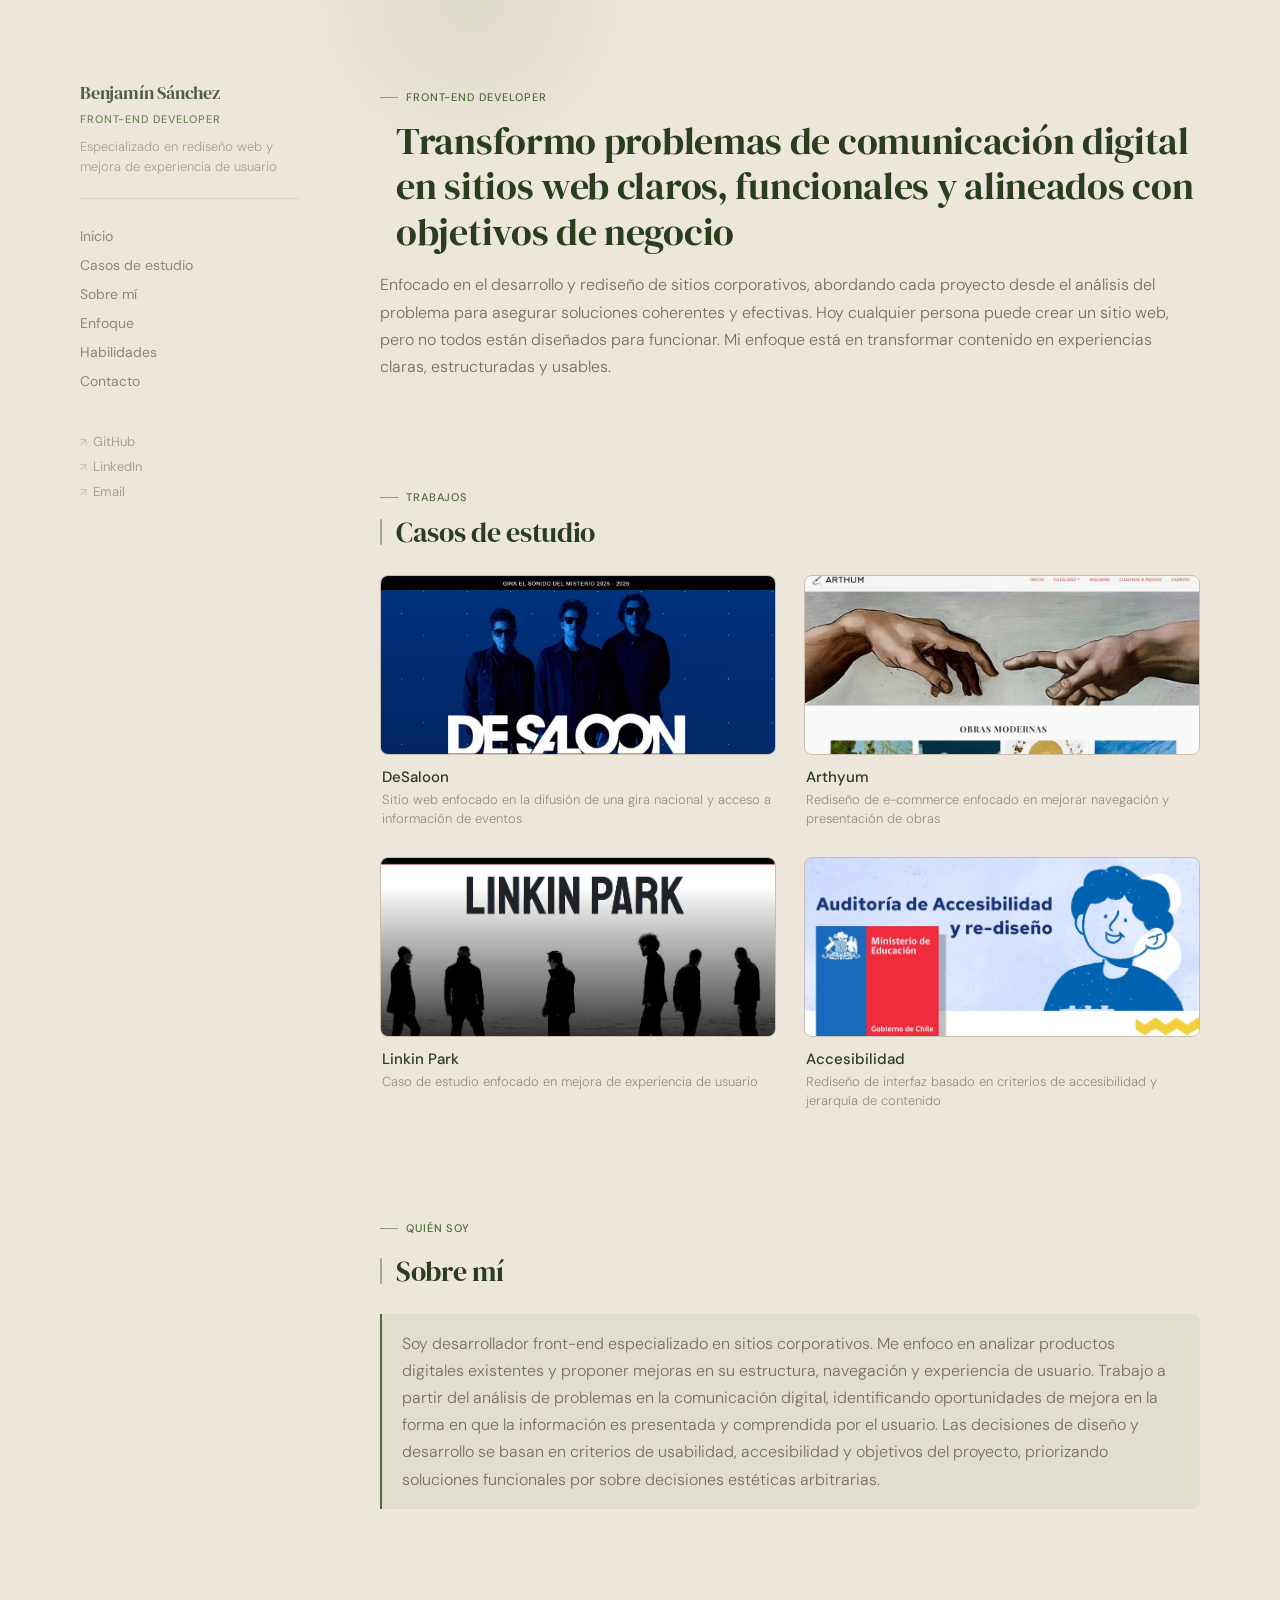
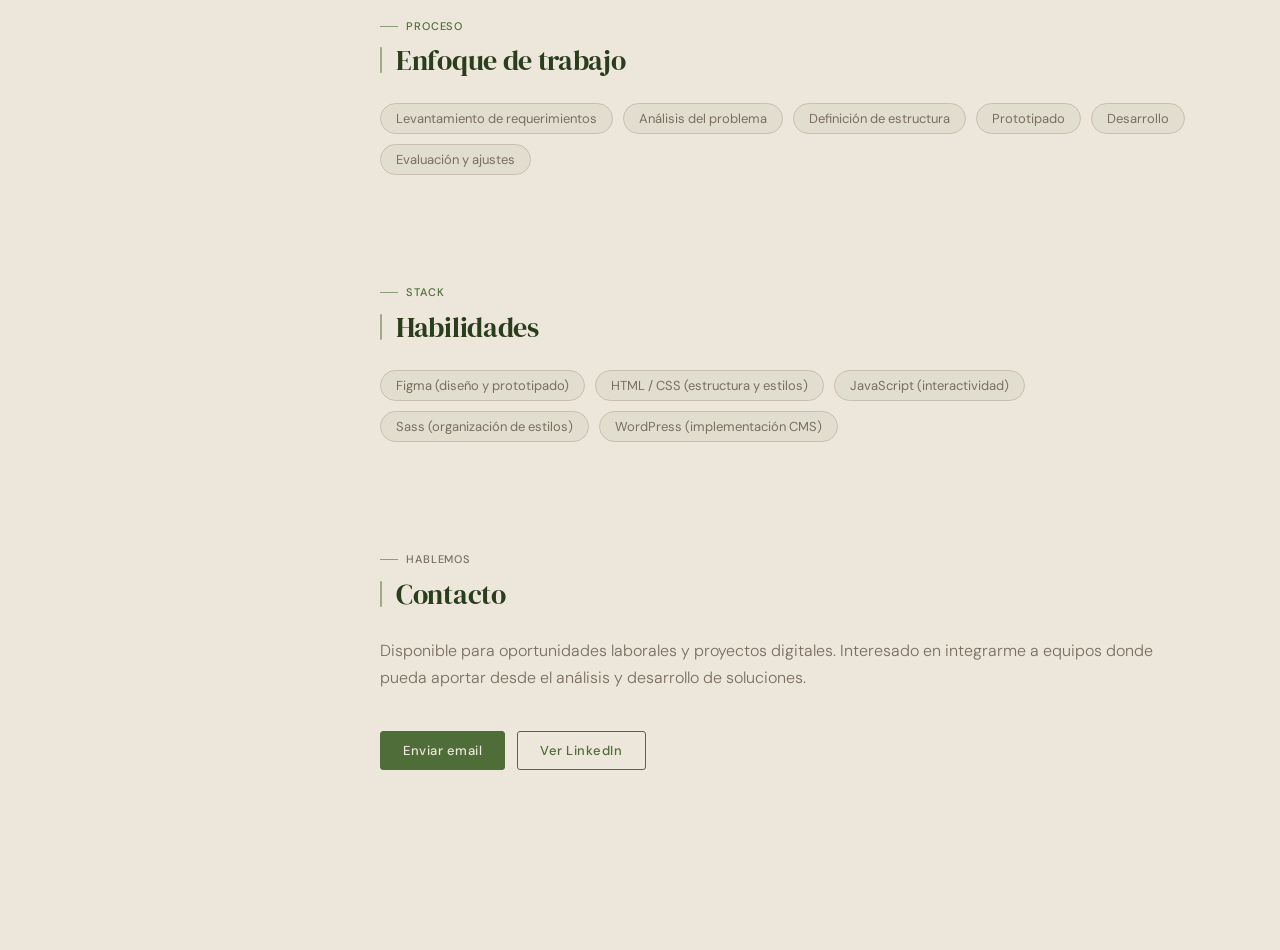
==== index.html @ 66646aea "acces" ====
<!DOCTYPE html>
<html lang="es">

<head>
    <meta charset="UTF-8">
    <title>Portafolio — Benjamín Sánchez</title>
    <link rel="stylesheet" href="style.css">
</head>

<body>

    <div class="cursor-glow"></div>

    <div class="container">

        <!-- SIDEBAR -->
        <aside class="sidebar">
            <div class="sidebar-content">
                <div class="sidebar-top">
                    <h1>Benjamín Sánchez</h1>
                    <p class="role">Front-end Developer</p>
                    <p class="desc">Especializado en rediseño web y mejora de experiencia de usuario</p>
                </div>

                <nav>
                    <a href="#inicio">Inicio</a>
                    <a href="#proyectos">Casos de estudio</a>
                    <a href="#sobre">Sobre mí</a>
                    <a href="#metodologia">Enfoque</a>
                    <a href="#habilidades">Habilidades</a>
                    <a href="#contacto">Contacto</a>
                </nav>

                <div class="links">
                    <a href="#" class="link-item">
                        <span class="link-icon">↗</span> GitHub
                    </a>
                    <a href="#" class="link-item">
                        <span class="link-icon">↗</span> LinkedIn
                    </a>
                    <a href="mailto:tu@email.com" class="link-item">
                        <span class="link-icon">↗</span> Email
                    </a>
                </div>
            </div>
        </aside>

        <!-- CONTENIDO -->
        <main class="content">

            <!-- HERO -->
            <section id="inicio" class="section hero">
                <p class="small">Front-end Developer</p>
                <h2>Transformo problemas de comunicación digital en sitios web claros, funcionales y alineados con
                    objetivos de negocio</h2>
                <p>
                    Enfocado en el desarrollo y rediseño de sitios corporativos, abordando cada proyecto desde el
                    análisis del problema para asegurar soluciones coherentes y efectivas.
                    Hoy cualquier persona puede crear un sitio web, pero no todos están diseñados para funcionar. Mi
                    enfoque está en transformar contenido en experiencias claras, estructuradas y usables.
                </p>

                <!-- <a href="#proyectos" class="btn">Ver casos de estudio</a> -->
            </section>

            <!-- PROYECTOS -->
            <section id="proyectos" class="section">
                <p class="small">Trabajos</p>
                <h2>Casos de estudio</h2>

                <div class="projects-grid">

                    <a href="Desaloon.html" class="card">
                        <img class="card-img" src="assets/imgs/hero5.JPG" alt="DeSaloon - Sitio web para gira nacional">
                        <div class="card-body">
                            <h3 class="card-title">DeSaloon</h3>
                            <p class="card-desc">Sitio web enfocado en la difusión de una gira nacional y acceso a
                                información de eventos</p>
                        </div>
                    </a>

                    <a href="arthyum.html" class="card">
                        <img class="card-img" src="assets/imgs/portafolioart.JPG" alt="Arthyum - Rediseño e-commerce arte">
                        <div class="card-body">
                            <h3 class="card-title">Arthyum</h3>
                            <p class="card-desc">Rediseño de e-commerce enfocado en mejorar navegación y presentación de
                                obras</p>
                        </div>
                    </a>

                    <a href="Linkinpark.html" class="card">
                        <img class="card-img" src="assets/imgs/portafolp.JPG" alt="Proyecto adicional">
                        <div class="card-body">
                            <h3 class="card-title">Linkin Park</h3>
                            <p class="card-desc">Caso de estudio enfocado en mejora de experiencia de usuario</p>
                        </div>
                    </a>

                    <a href="AcceMine.html" class="card">
                        <img class="card-img" src="assets/imgs/portafolioacces.JPG" alt="Rediseño de accesibilidad">
                        <div class="card-body">
                            <h3 class="card-title">Accesibilidad</h3>
                            <p class="card-desc">Rediseño de interfaz basado en criterios de accesibilidad y jerarquía
                                de contenido</p>
                        </div>
                    </a>



                </div>
            </section>

            <!-- SOBRE MI -->
            <section class="section">
                <p class="small">Quién soy</p>
                <section id="sobre" class="section">
                    <h2>Sobre mí</h2>
                    <p>
                        Soy desarrollador front-end especializado en sitios corporativos.
                        Me enfoco en analizar productos digitales existentes y proponer mejoras en su estructura,
                        navegación
                        y experiencia de usuario. Trabajo a partir del análisis de problemas en la comunicación digital,
                        identificando oportunidades
                        de mejora en la forma en que la información es presentada y comprendida por el usuario. Las
                        decisiones de diseño y desarrollo se basan en criterios de usabilidad, accesibilidad y objetivos
                        del proyecto, priorizando soluciones funcionales por sobre decisiones estéticas arbitrarias.
                    </p>
                </section>

            </section>

            <!-- METODOLOGÍA -->
            <section id="metodologia" class="section">
                <p class="small">Proceso</p>
                <h2>Enfoque de trabajo</h2>
                <!-- <p>
                    Mi proceso se basa en comprender el problema antes de proponer soluciones, abordando cada proyecto
                    desde el análisis, la estructura y la implementación técnica.
                </p> -->
                <ul class="skills-list">
                    <li class="skill-tag">Levantamiento de requerimientos</li>
                    <li class="skill-tag">Análisis del problema</li>
                    <li class="skill-tag">Definición de estructura</li>
                    <li class="skill-tag">Prototipado</li>
                    <li class="skill-tag">Desarrollo</li>
                    <li class="skill-tag">Evaluación y ajustes</li>
                </ul>
            </section>

            <!-- HABILIDADES -->
            <section id="habilidades" class="section">
                <p class="small">Stack</p>
                <h2>Habilidades</h2>
                <ul class="skills-list">
                    <li class="skill-tag">Figma (diseño y prototipado)</li>
                    <li class="skill-tag">HTML / CSS (estructura y estilos)</li>
                    <li class="skill-tag">JavaScript (interactividad)</li>
                    <li class="skill-tag">Sass (organización de estilos)</li>
                    <li class="skill-tag">WordPress (implementación CMS)</li>
                </ul>
            </section>

            <!-- CONTACTO -->
            <section id="contacto" class="section">
                <p class="small">Hablemos</p>
                <h2>Contacto</h2>
                <p>
                    Disponible para oportunidades laborales y proyectos digitales.
                    Interesado en integrarme a equipos donde pueda aportar desde el análisis y desarrollo de soluciones.
                </p>
                <div class="contact-links">
                    <a href="mailto:tu@email.com" class="btn">Enviar email</a>
                    <a href="#" class="btn btn-ghost">Ver LinkedIn</a>
                </div>
            </section>

        </main>
    </div>

    <script src="script.js"></script>
</body>

</html>
---- style.css ----
@import url('https://fonts.googleapis.com/css2?family=DM+Serif+Display:ital@0;1&family=DM+Sans:wght@300;400;500&display=swap');

html {
  scroll-behavior: smooth;
  scroll-padding-top: 80px;
}

/* ─── Variables ─── */
:root {
  --bg-base: #ede6db;
  --bg-surface: #e4ddd0;
  --bg-card: #d4cab8;
  --bg-card-hover: #ccc2af;

  --green: #4f6d38;
  --green-dark: #3a5128;
  --green-deep: #2a3d1c;
  --green-wash: rgba(79, 109, 56, 0.07);
  --green-tint: rgba(79, 109, 56, 0.13);

  --border: #c8bfb0;
  --border-light: #d8d0c4;

  --ink: #2a3d1c;
  --ink-mid: #7a6e5f;
  --ink-faint: #9a8e7e;

  --radius-sm: 3px;
  --radius-md: 8px;
  --radius-lg: 12px;
}

/* ─── Reset ─── */
* {
  margin: 0;
  padding: 0;
  box-sizing: border-box;
}

/* ─── Tipografía ─── */
h1 {
  font-family: 'DM Serif Display', serif;
  font-size: 36px;
  font-weight: 400;
  letter-spacing: -0.5px;
  color: var(--ink);
}

h2 {
  font-family: 'DM Serif Display', serif;
  font-size: 28px;
  font-weight: 400;
  letter-spacing: -0.3px;
  color: var(--ink);
  margin-bottom: 24px;
}

p {
  font-size: 16px;
  line-height: 1.7;
  color: var(--ink-mid);
  font-weight: 300;
}

/* ─── Body ─── */
body {
  font-family: 'DM Sans', sans-serif;
  background-color: var(--bg-base);
  color: var(--ink);
  display: flex;
  justify-content: center;
  min-height: 100vh;
}

/* ─── Layout ─── */
.container {
  display: flex;
  gap: 80px;
  max-width: 1200px;
  width: 100%;
  padding: 80px 40px;
}

/* ─── Sidebar ─── */
.sidebar {
  width: 220px;
  flex-shrink: 0;
  position: sticky;
  top: 80px;
  height: fit-content;
  opacity: 0.8;
  transition: opacity 0.3s ease;
}

.sidebar:hover {
  opacity: 1;
}

.sidebar-content {
  display: flex;
  flex-direction: column;
}

.sidebar-top {
  margin-bottom: 28px;
  padding-bottom: 20px;
  border-bottom: 0.5px solid var(--border-light);
}

.sidebar h1 {
  font-size: 18px;
  letter-spacing: -0.2px;
  margin-bottom: 5px;
  color: var(--ink);
}

.role {
  font-size: 11px;
  font-weight: 500;
  letter-spacing: 0.08em;
  text-transform: uppercase;
  color: var(--green);
  margin-bottom: 8px;
}

.desc {
  font-size: 13px;
  color: var(--ink-faint);
  line-height: 1.6;
}

nav {
  margin-bottom: 32px;
}

nav a {
  display: block;
  margin-bottom: 11px;
  color: var(--ink-mid);
  text-decoration: none;
  font-size: 14px;
  font-weight: 400;
  transition: color 0.2s ease, padding-left 0.2s ease;
}

nav a:hover,
nav a.active {
  color: var(--green);
  padding-left: 6px;
}

.links {
  display: flex;
  flex-direction: column;
  gap: 8px;
}

.link-item {
  display: flex;
  align-items: center;
  gap: 6px;
  font-size: 13px;
  color: var(--ink-faint);
  text-decoration: none;
  transition: color 0.2s ease;
}

.link-item:hover {
  color: var(--green);
}

.link-icon {
  font-size: 11px;
  opacity: 0.6;
}

/* ─── Content ─── */
.content {
  flex: 1;
  min-width: 0;
}

/* ─── Sections ─── */
.section {
  margin-bottom: 100px;
  padding-top: 8px;
}

/* Detalle: línea verde a la izquierda de cada h2 */
.section>h2 {
  position: relative;
  padding-left: 16px;
}

.section>h2::before {
  content: '';
  position: absolute;
  left: 0;
  top: 6px;
  bottom: 6px;
  width: 2px;
  background: var(--green);
  border-radius: 2px;
  opacity: 0.5;
}

/* ─── Small label ─── */
.small {
  font-size: 11px;
  font-weight: 500;
  letter-spacing: 0.08em;
  text-transform: uppercase;
  color: var(--green);
  margin-bottom: 6px;
  display: flex;
  align-items: center;
  gap: 8px;
}

/* Detalle: línea decorativa antes del label */
.small::before {
  content: '';
  display: inline-block;
  width: 18px;
  height: 1px;
  background: var(--green);
  opacity: 0.6;
}

/* ─── Hero ─── */
.hero h2 {
  font-size: 38px;
  line-height: 1.2;
  margin: 12px 0 16px;
}

/* Quitar el borde izquierdo en el hero porque el h2 es grande */
.hero h2::before {
  display: none;
}

/* ─── Botones ─── */
.btn {
  display: inline-block;
  margin-top: 20px;
  padding: 10px 22px;
  background: var(--green);
  color: var(--bg-base);
  border: 0.5px solid var(--green);
  text-decoration: none;
  border-radius: var(--radius-sm);
  font-size: 13px;
  font-weight: 500;
  letter-spacing: 0.04em;
  transition: background 0.2s ease, color 0.2s ease;
}

.btn:hover {
  background: var(--green-dark);
  border-color: var(--green-dark);
}

.btn-ghost {
  background: transparent;
  color: var(--green);
  border-color: var(--green);
}

.btn-ghost:hover {
  background: var(--green-wash);
}

.contact-links {
  display: flex;
  gap: 12px;
  flex-wrap: wrap;
  margin-top: 20px;
}

/* ─── Projects ─── */
.projects-grid {
  display: grid;
  grid-template-columns: repeat(2, 1fr);
  gap: 28px;
}

.card {
  background: transparent;
  cursor: pointer;
  transition: transform 0.25s ease;
}

.card:hover {
  transform: translateY(-4px);
}

/* Detalle: borde inferior verde al hacer hover */
.card:hover .card-img {
  border-color: var(--green);
}

.card-img {
  width: 100%;
  height: 180px;
  object-fit: cover;
  border-radius: var(--radius-md);
  margin-bottom: 12px;
  border: 0.5px solid var(--border);
  display: block;
  background: var(--bg-card);
  transition: border-color 0.2s ease;
}

.card-body {
  padding: 0 2px;
}

.card-title {
  font-family: 'DM Sans', sans-serif;
  font-size: 15px;
  font-weight: 500;
  color: var(--ink);
  margin-bottom: 3px;
}

.card-desc {
  font-size: 13px;
  color: var(--ink-faint);
  line-height: 1.5;
}

/* ─── Skills ─── */
.skills-list {
  list-style: none;
  display: flex;
  flex-wrap: wrap;
  gap: 10px;
}

.skill-tag {
  padding: 6px 15px;
  border: 0.5px solid var(--border);
  border-radius: 100px;
  font-size: 13px;
  color: var(--ink-mid);
  background: var(--green-wash);
  transition: color 0.2s ease, border-color 0.2s ease, background 0.2s ease;
}

.skill-tag:hover {
  color: var(--green-deep);
  border-color: var(--green);
  background: var(--green-tint);
}

/* ─── Sobre mí — detalle con fondo suave ─── */
#sobre p {
  background: var(--green-wash);
  border-left: 2px solid var(--green);
  border-radius: 0 var(--radius-md) var(--radius-md) 0;
  padding: 16px 20px;
  color: var(--ink-mid);
}

/* ─── Contacto ─── */
#contacto p {
  color: var(--ink-mid);
}

/* ─── Links globales ─── */
a {
  color: inherit;
  text-decoration: none;
}

/* ─── Cursor glow ─── */
.cursor-glow {
  position: fixed;
  width: 340px;
  height: 340px;
  background: radial-gradient(circle, rgba(79, 109, 56, 0.09) 0%, transparent 70%);
  pointer-events: none;
  transform: translate(-50%, -50%);
  z-index: 0;
}

/* ─── Responsive 1130px ─── */
@media (max-width: 1130px) {
  body {
    display: block;
  }

  .container {
    flex-direction: column;
    gap: 0;
    padding: 40px 32px 80px;
    max-width: 100%;
  }

  .sidebar {
    width: 100%;
    position: static;
    opacity: 1;
    border-bottom: 0.5px solid var(--border);
    padding-bottom: 24px;
    margin-bottom: 52px;
  }

  .sidebar-top {
    border-bottom: none;
    padding-bottom: 0;
    margin-bottom: 0;
    min-width: 160px;
  }

  .sidebar-content {
    flex-direction: row;
    align-items: flex-start;
    flex-wrap: wrap;
    gap: 28px;
  }

  nav {
    margin-bottom: 0;
    display: flex;
    flex-wrap: wrap;
    gap: 4px 18px;
    align-items: flex-start;
    padding-top: 2px;
  }

  nav a {
    margin-bottom: 0;
  }

  nav a:hover,
  nav a.active {
    padding-left: 0;
  }

  .links {
    flex-direction: row;
    gap: 16px;
    margin-left: auto;
    align-self: center;
  }
}

/* ─── Responsive 600px ─── */
@media (max-width: 600px) {
  .container {
    padding: 28px 20px 60px;
  }

  .sidebar-content {
    flex-direction: column;
    gap: 18px;
  }

  .links {
    margin-left: 0;
  }

  .hero h2 {
    font-size: 28px;
  }

  .projects-grid {
    grid-template-columns: 1fr;
  }

  .contact-links {
    flex-direction: column;
  }

  .btn {
    text-align: center;
  }
}

/* Pagina detalle */
/* ─── Case Study Layout ─── */

/* Sección normal (mantiene tu estilo actual) */
.section-narrow {
  max-width: 720px;
}

/* Sección ancha */
.section-wide {
  width: 100%;
  margin: 80px 0;
}

/* Grid visual */
.case-grid {
  display: grid;
  grid-template-columns: 1fr 1fr;
  gap: 40px;
  align-items: center;
}

/* Imagen protagonista */
.case-img-large {
  width: 100%;
  border-radius: var(--radius-md);
  border: 0.5px solid var(--border);
}

/* Texto acompañante */
.case-text {
  max-width: 480px;
}

/* Variante invertida */
.case-grid.reverse {
  grid-template-columns: 1fr 1fr;
}

.case-grid.reverse .case-text {
  order: 2;
}

.case-grid.reverse .case-img-large {
  order: 1;
}
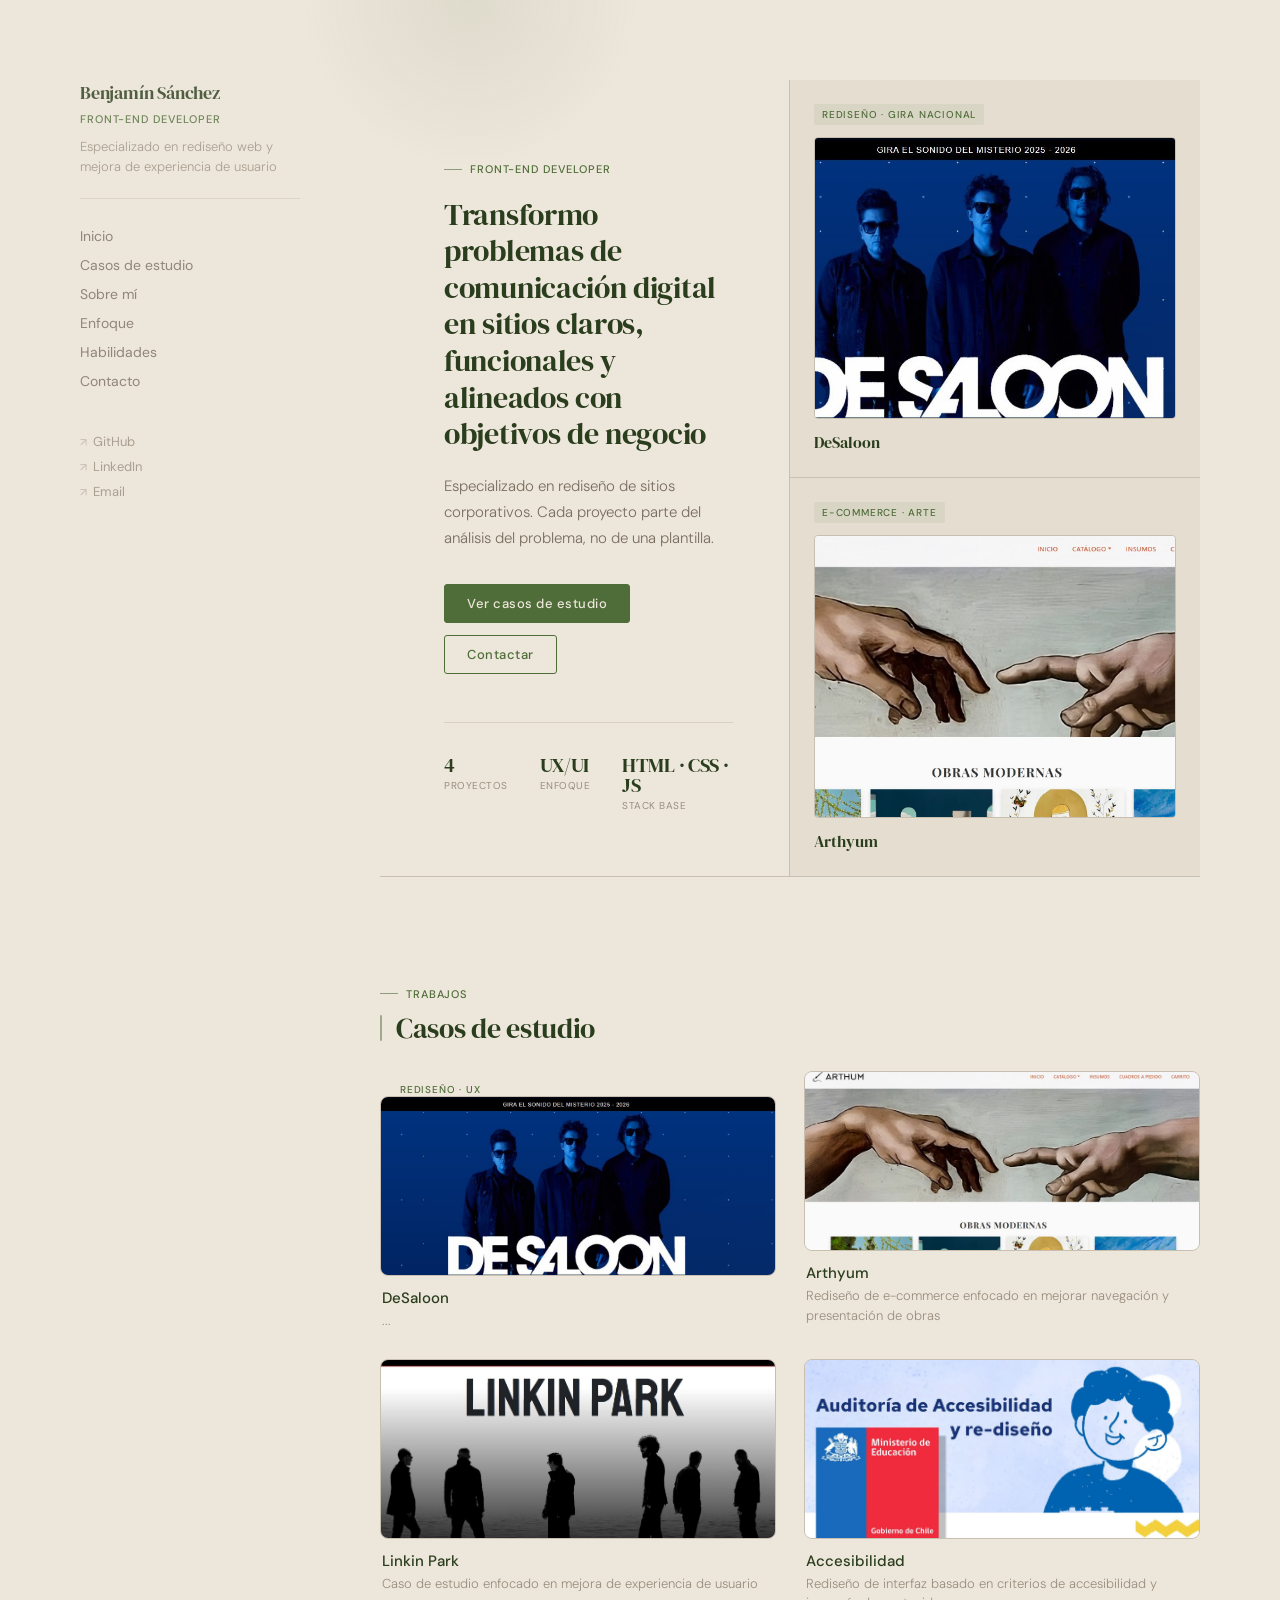
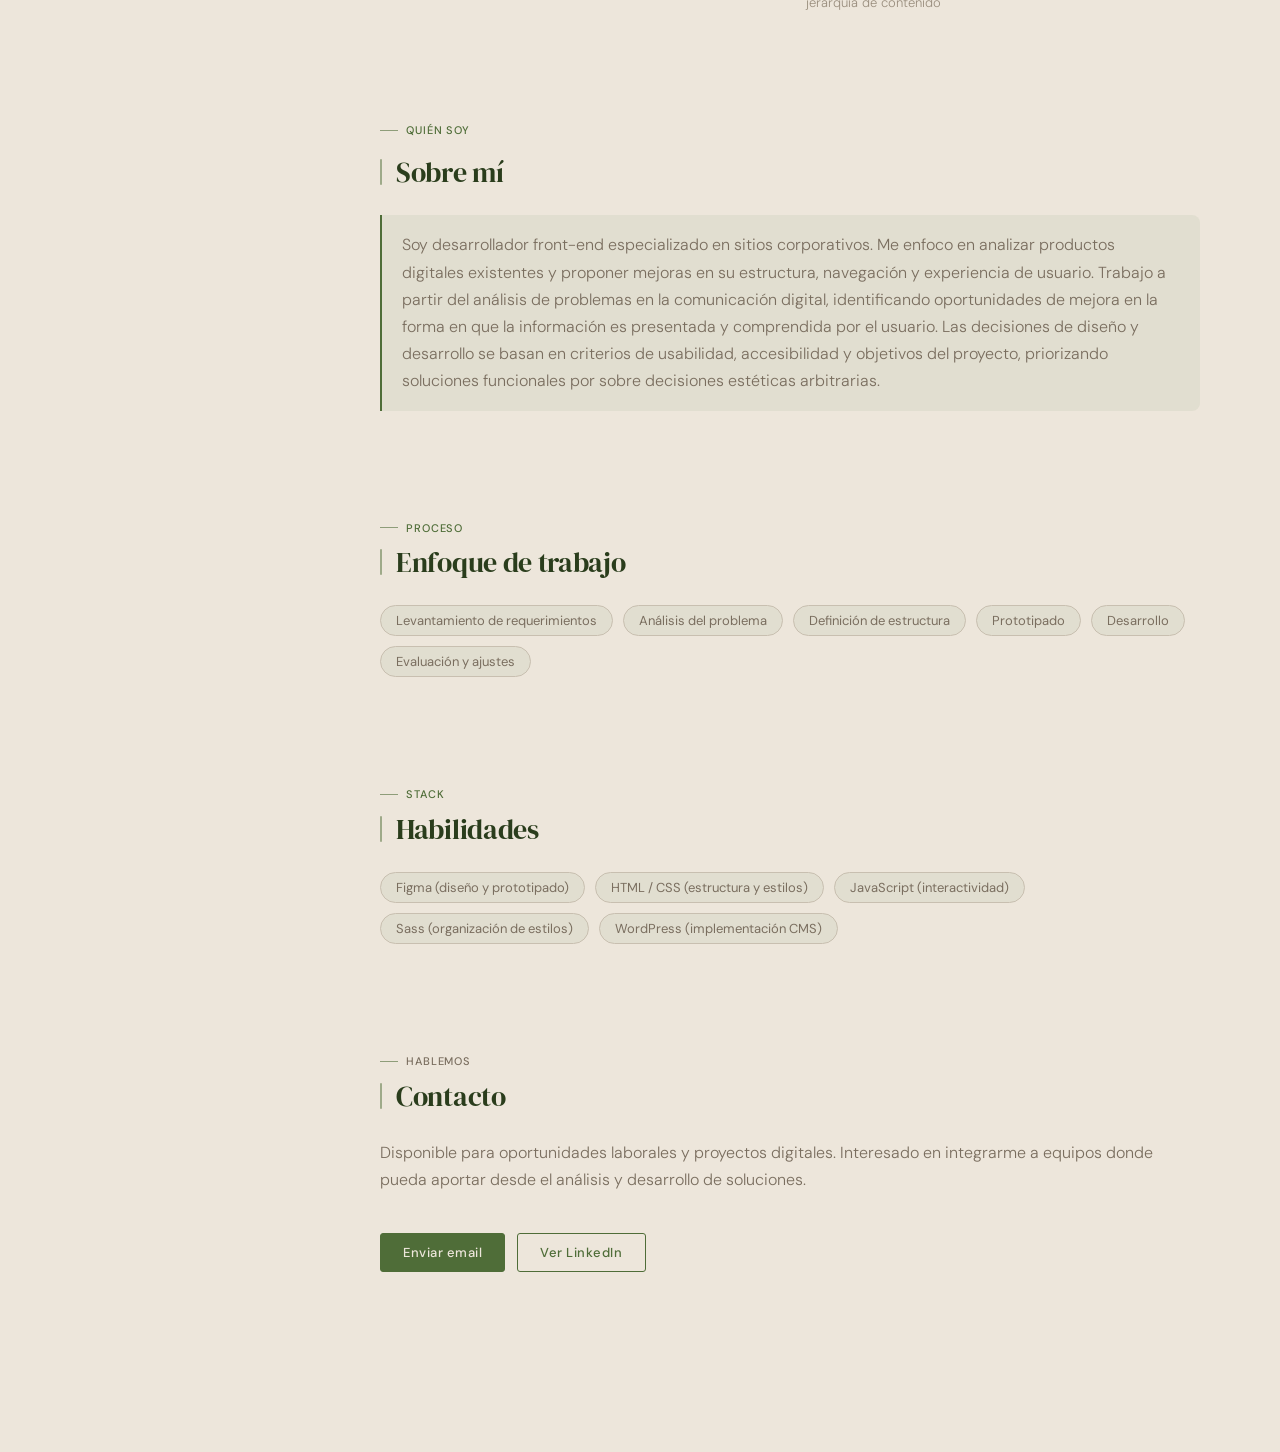
==== commit f7a997a3: "rediseño" ====
--- a/index.html
+++ b/index.html
@@ -49,18 +49,60 @@
         <main class="content">
 
             <!-- HERO -->
+            <!-- HERO -->
             <section id="inicio" class="section hero">
-                <p class="small">Front-end Developer</p>
-                <h2>Transformo problemas de comunicación digital en sitios web claros, funcionales y alineados con
-                    objetivos de negocio</h2>
-                <p>
-                    Enfocado en el desarrollo y rediseño de sitios corporativos, abordando cada proyecto desde el
-                    análisis del problema para asegurar soluciones coherentes y efectivas.
-                    Hoy cualquier persona puede crear un sitio web, pero no todos están diseñados para funcionar. Mi
-                    enfoque está en transformar contenido en experiencias claras, estructuradas y usables.
-                </p>
-
-                <!-- <a href="#proyectos" class="btn">Ver casos de estudio</a> -->
+
+                <div class="hero-grid">
+
+                    <!-- columna izquierda: texto -->
+                    <div class="hero-copy">
+                        <p class="small">Front-end Developer</p>
+                        <h2>Transformo problemas de comunicación digital en sitios claros, funcionales y alineados con
+                            objetivos de negocio</h2>
+                        <p class="hero-desc">
+                            Especializado en rediseño de sitios corporativos. Cada proyecto parte del análisis del
+                            problema, no de una plantilla.
+                        </p>
+                        <div class="hero-cta">
+                            <a href="#proyectos" class="btn">Ver casos de estudio</a>
+                            <a href="#contacto" class="btn btn-ghost">Contactar</a>
+                        </div>
+                        <div class="hero-stats">
+                            <div class="hero-stat">
+                                <span class="stat-n">4</span>
+                                <span class="stat-l">Proyectos</span>
+                            </div>
+                            <div class="hero-stat">
+                                <span class="stat-n">UX/UI</span>
+                                <span class="stat-l">Enfoque</span>
+                            </div>
+                            <div class="hero-stat">
+                                <span class="stat-n">HTML · CSS · JS</span>
+                                <span class="stat-l">Stack base</span>
+                            </div>
+                        </div>
+                    </div>
+
+                    <!-- columna derecha: mockups -->
+                    <div class="hero-visual">
+                        <a href="Desaloon.html" class="hero-card">
+                            <span class="hero-card-tag">Rediseño · Gira nacional</span>
+                            <div class="hero-mockup">
+                                <img src="assets/imgs/hero5.JPG" alt="DeSaloon preview">
+                            </div>
+                            <span class="hero-card-name">DeSaloon</span>
+                        </a>
+                        <a href="arthyum.html" class="hero-card">
+                            <span class="hero-card-tag">E-commerce · Arte</span>
+                            <div class="hero-mockup">
+                                <img src="assets/imgs/portafolioart.JPG" alt="Arthyum preview">
+                            </div>
+                            <span class="hero-card-name">Arthyum</span>
+                        </a>
+                    </div>
+
+                </div>
+
             </section>
 
             <!-- PROYECTOS -->
@@ -71,16 +113,21 @@
                 <div class="projects-grid">
 
                     <a href="Desaloon.html" class="card">
-                        <img class="card-img" src="assets/imgs/hero5.JPG" alt="DeSaloon - Sitio web para gira nacional">
+
+                        <span class="project-type">Rediseño · UX</span>
+
+                        <img class="card-img" src="assets/imgs/hero5.JPG" alt="...">
+
                         <div class="card-body">
                             <h3 class="card-title">DeSaloon</h3>
-                            <p class="card-desc">Sitio web enfocado en la difusión de una gira nacional y acceso a
-                                información de eventos</p>
-                        </div>
+                            <p class="card-desc">...</p>
+                        </div>
+
                     </a>
 
                     <a href="arthyum.html" class="card">
-                        <img class="card-img" src="assets/imgs/portafolioart.JPG" alt="Arthyum - Rediseño e-commerce arte">
+                        <img class="card-img" src="assets/imgs/portafolioart.JPG"
+                            alt="Arthyum - Rediseño e-commerce arte">
                         <div class="card-body">
                             <h3 class="card-title">Arthyum</h3>
                             <p class="card-desc">Rediseño de e-commerce enfocado en mejorar navegación y presentación de
--- a/style.css
+++ b/style.css
@@ -227,16 +227,225 @@
   opacity: 0.6;
 }
 
-/* ─── Hero ─── */
-.hero h2 {
-  font-size: 38px;
-  line-height: 1.2;
-  margin: 12px 0 16px;
-}
-
-/* Quitar el borde izquierdo en el hero porque el h2 es grande */
-.hero h2::before {
-  display: none;
+/* =============================================
+   HERO REDESIGN
+   ============================================= */
+
+.hero {
+  padding: 0 !important;
+  border-bottom: 0.5px solid var(--border);
+}
+
+.hero-grid {
+  display: grid;
+  grid-template-columns: 1fr 1fr;
+  min-height: 88vh;
+}
+
+/* ─── Columna izquierda ─── */
+.hero-copy {
+  padding: 80px 56px 64px 64px;
+  display: flex;
+  flex-direction: column;
+  justify-content: center;
+  gap: 0;
+  border-right: 0.5px solid var(--border);
+}
+
+.hero-copy h2 {
+  font-size: 30px;
+  margin-bottom: 20px;
+  margin-top: 12px;
+  line-height: 1.22;
+}
+
+.hero-desc {
+  font-size: 15px;
+  color: var(--ink-mid);
+  line-height: 1.75;
+  margin-bottom: 32px;
+  max-width: 420px;
+}
+
+.hero-cta {
+  display: flex;
+  gap: 12px;
+  align-items: center;
+  flex-wrap: wrap;
+}
+
+.hero-cta .btn {
+  margin-top: 0;
+}
+
+/* ─── Stats ─── */
+.hero-stats {
+  display: flex;
+  gap: 32px;
+  margin-top: 48px;
+  padding-top: 32px;
+  border-top: 0.5px solid var(--border-light);
+}
+
+.hero-stat {
+  display: flex;
+  flex-direction: column;
+  gap: 4px;
+}
+
+.stat-n {
+  font-family: 'DM Serif Display', serif;
+  font-size: 20px;
+  color: var(--ink);
+  line-height: 1;
+  letter-spacing: -0.3px;
+}
+
+.stat-l {
+  font-size: 10px;
+  color: var(--ink-faint);
+  font-weight: 400;
+  letter-spacing: 0.05em;
+  text-transform: uppercase;
+}
+
+/* ─── Columna derecha: mockups ─── */
+.hero-visual {
+  display: grid;
+  grid-template-rows: 1fr 1fr;
+  background: var(--bg-surface);
+}
+
+.hero-card {
+  display: flex;
+  flex-direction: column;
+  justify-content: space-between;
+  padding: 24px;
+  border-bottom: 0.5px solid var(--border);
+  text-decoration: none;
+  transition: background 0.25s ease;
+  overflow: hidden;
+  position: relative;
+  gap: 12px;
+}
+
+.hero-card:last-child {
+  border-bottom: none;
+}
+
+.hero-card:hover {
+  background: var(--bg-card);
+}
+
+.hero-card:hover .hero-mockup img {
+  transform: scale(1.02);
+}
+
+.hero-card-tag {
+  font-size: 10px;
+  font-weight: 500;
+  letter-spacing: 0.08em;
+  text-transform: uppercase;
+  color: var(--green);
+  background: var(--green-wash);
+  padding: 4px 8px;
+  border-radius: 2px;
+  align-self: flex-start;
+}
+
+.hero-mockup {
+  flex: 1;
+  border-radius: 4px;
+  overflow: hidden;
+  border: 0.5px solid var(--border);
+  background: var(--bg-card);
+  min-height: 100px;
+}
+
+.hero-mockup img {
+  width: 100%;
+  height: 100%;
+  object-fit: cover;
+  display: block;
+  transition: transform 0.5s cubic-bezier(0.16, 1, 0.3, 1);
+}
+
+.hero-card-name {
+  font-family: 'DM Serif Display', serif;
+  font-size: 16px;
+  color: var(--ink);
+  display: flex;
+  align-items: center;
+  justify-content: space-between;
+}
+
+.hero-card-name::after {
+  content: '↗';
+  font-family: 'DM Sans', sans-serif;
+  font-size: 13px;
+  color: var(--green);
+  opacity: 0;
+  transition: opacity 0.2s ease, transform 0.2s ease;
+  transform: translate(-4px, 4px);
+}
+
+.hero-card:hover .hero-card-name::after {
+  opacity: 1;
+  transform: translate(0, 0);
+}
+
+/* ─── Responsive hero ─── */
+@media (max-width: 900px) {
+  .hero-grid {
+    grid-template-columns: 1fr;
+    min-height: auto;
+  }
+
+  .hero-copy {
+    padding: 72px 32px 48px;
+    border-right: none;
+    border-bottom: 0.5px solid var(--border);
+  }
+
+  .hero-copy h2 {
+    font-size: 26px;
+  }
+
+  .hero-visual {
+    grid-template-rows: auto;
+    grid-template-columns: 1fr 1fr;
+    min-height: 280px;
+  }
+
+  .hero-card {
+    border-bottom: none;
+    border-right: 0.5px solid var(--border);
+  }
+
+  .hero-card:last-child {
+    border-right: none;
+  }
+}
+
+@media (max-width: 600px) {
+  .hero-copy {
+    padding: 56px 24px 40px;
+  }
+
+  .hero-visual {
+    grid-template-columns: 1fr;
+    grid-template-rows: auto auto;
+  }
+
+  .hero-card {
+    border-right: none;
+    border-bottom: 0.5px solid var(--border);
+  }
+
+  .hero-stats {
+    gap: 20px;
+    flex-wrap: wrap;
+  }
 }
 
 /* ─── Botones ─── */
@@ -294,6 +503,17 @@
   transform: translateY(-4px);
 }
 
+.project-type {
+  display: block;
+  font-size: 10px;
+  font-weight: 500;
+  letter-spacing: 0.08em;
+  text-transform: uppercase;
+  color: var(--green);
+  padding: 12px 20px 0;
+}
+
+
 /* Detalle: borde inferior verde al hacer hover */
 .card:hover .card-img {
   border-color: var(--green);
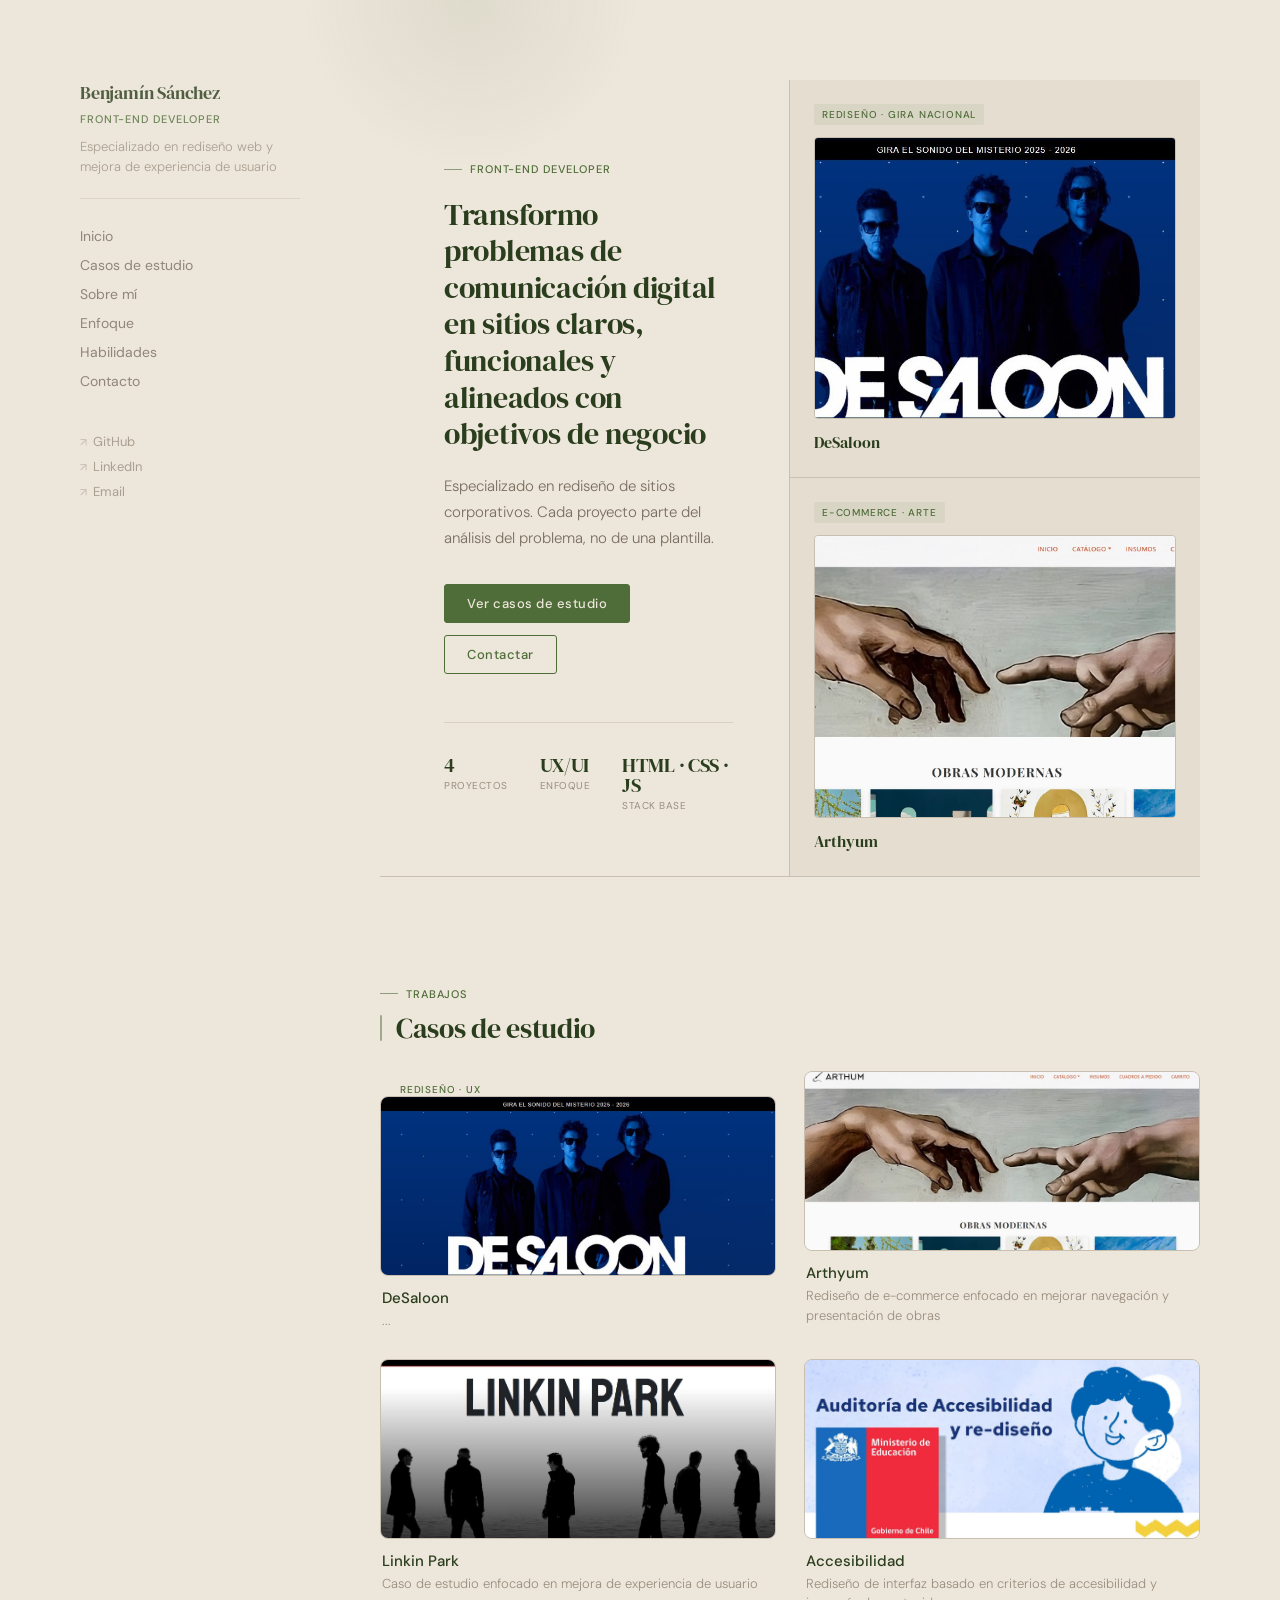
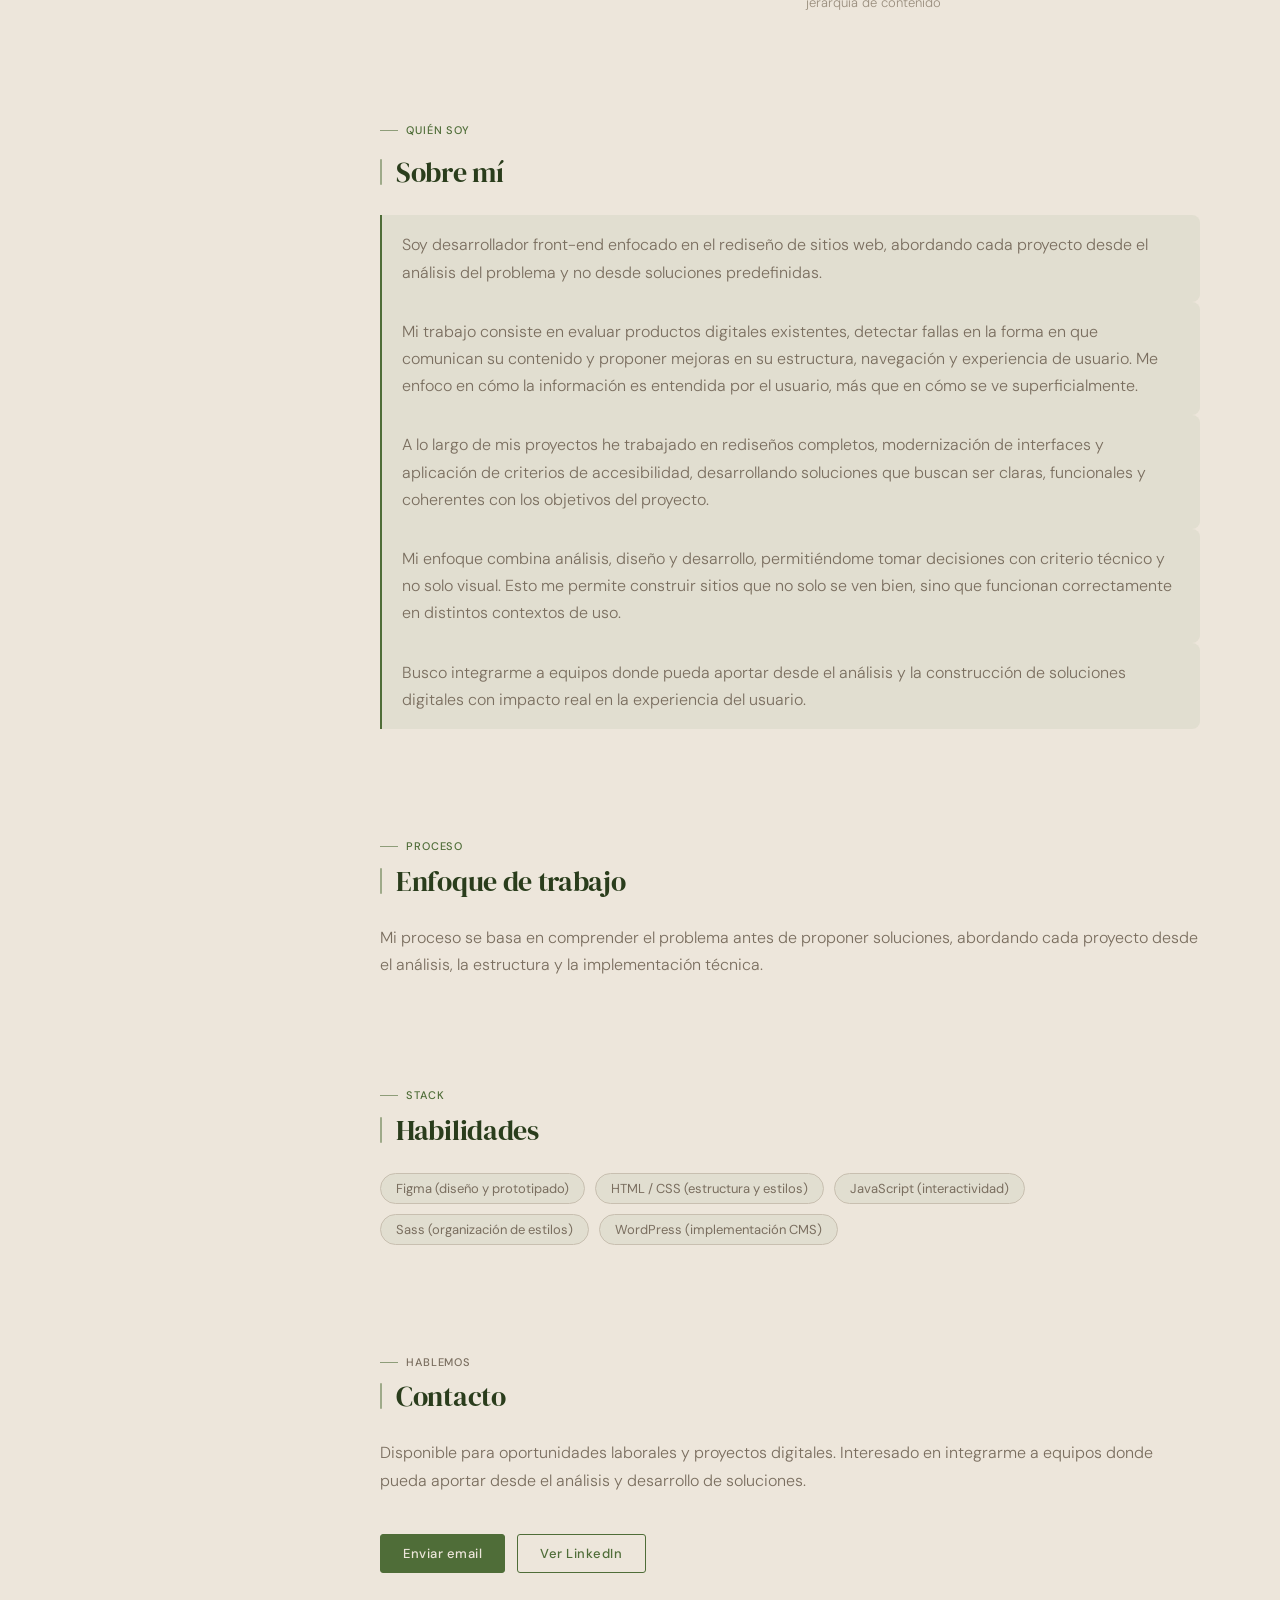
==== commit 0f95a7ab: "za" ====
--- a/index.html
+++ b/index.html
@@ -162,15 +162,34 @@
                 <p class="small">Quién soy</p>
                 <section id="sobre" class="section">
                     <h2>Sobre mí</h2>
+
+                    <p class="about-intro">
+                        Soy desarrollador front-end enfocado en el rediseño de sitios web, abordando cada proyecto desde
+                        el análisis del problema y no desde soluciones predefinidas.
+                    </p>
+
                     <p>
-                        Soy desarrollador front-end especializado en sitios corporativos.
-                        Me enfoco en analizar productos digitales existentes y proponer mejoras en su estructura,
-                        navegación
-                        y experiencia de usuario. Trabajo a partir del análisis de problemas en la comunicación digital,
-                        identificando oportunidades
-                        de mejora en la forma en que la información es presentada y comprendida por el usuario. Las
-                        decisiones de diseño y desarrollo se basan en criterios de usabilidad, accesibilidad y objetivos
-                        del proyecto, priorizando soluciones funcionales por sobre decisiones estéticas arbitrarias.
+                        Mi trabajo consiste en evaluar productos digitales existentes, detectar fallas en la forma en
+                        que comunican su contenido y proponer mejoras en su estructura, navegación y experiencia de
+                        usuario. Me enfoco en cómo la información es entendida por el usuario, más que en cómo se ve
+                        superficialmente.
+                    </p>
+
+                    <p>
+                        A lo largo de mis proyectos he trabajado en rediseños completos, modernización de interfaces y
+                        aplicación de criterios de accesibilidad, desarrollando soluciones que buscan ser claras,
+                        funcionales y coherentes con los objetivos del proyecto.
+                    </p>
+
+                    <p>
+                        Mi enfoque combina análisis, diseño y desarrollo, permitiéndome tomar decisiones con criterio
+                        técnico y no solo visual. Esto me permite construir sitios que no solo se ven bien, sino que
+                        funcionan correctamente en distintos contextos de uso.
+                    </p>
+
+                    <p class="about-closing">
+                        Busco integrarme a equipos donde pueda aportar desde el análisis y la construcción de soluciones
+                        digitales con impacto real en la experiencia del usuario.
                     </p>
                 </section>
 
@@ -180,18 +199,18 @@
             <section id="metodologia" class="section">
                 <p class="small">Proceso</p>
                 <h2>Enfoque de trabajo</h2>
-                <!-- <p>
+                <p>
                     Mi proceso se basa en comprender el problema antes de proponer soluciones, abordando cada proyecto
                     desde el análisis, la estructura y la implementación técnica.
-                </p> -->
-                <ul class="skills-list">
+                </p>
+                <!-- <ul class="skills-list">
                     <li class="skill-tag">Levantamiento de requerimientos</li>
                     <li class="skill-tag">Análisis del problema</li>
                     <li class="skill-tag">Definición de estructura</li>
                     <li class="skill-tag">Prototipado</li>
                     <li class="skill-tag">Desarrollo</li>
                     <li class="skill-tag">Evaluación y ajustes</li>
-                </ul>
+                </ul> -->
             </section>
 
             <!-- HABILIDADES -->
--- a/style.css
+++ b/style.css
@@ -573,6 +573,9 @@
   background: var(--green-tint);
 }
 
+
+
+
 /* ─── Sobre mí — detalle con fondo suave ─── */
 #sobre p {
   background: var(--green-wash);
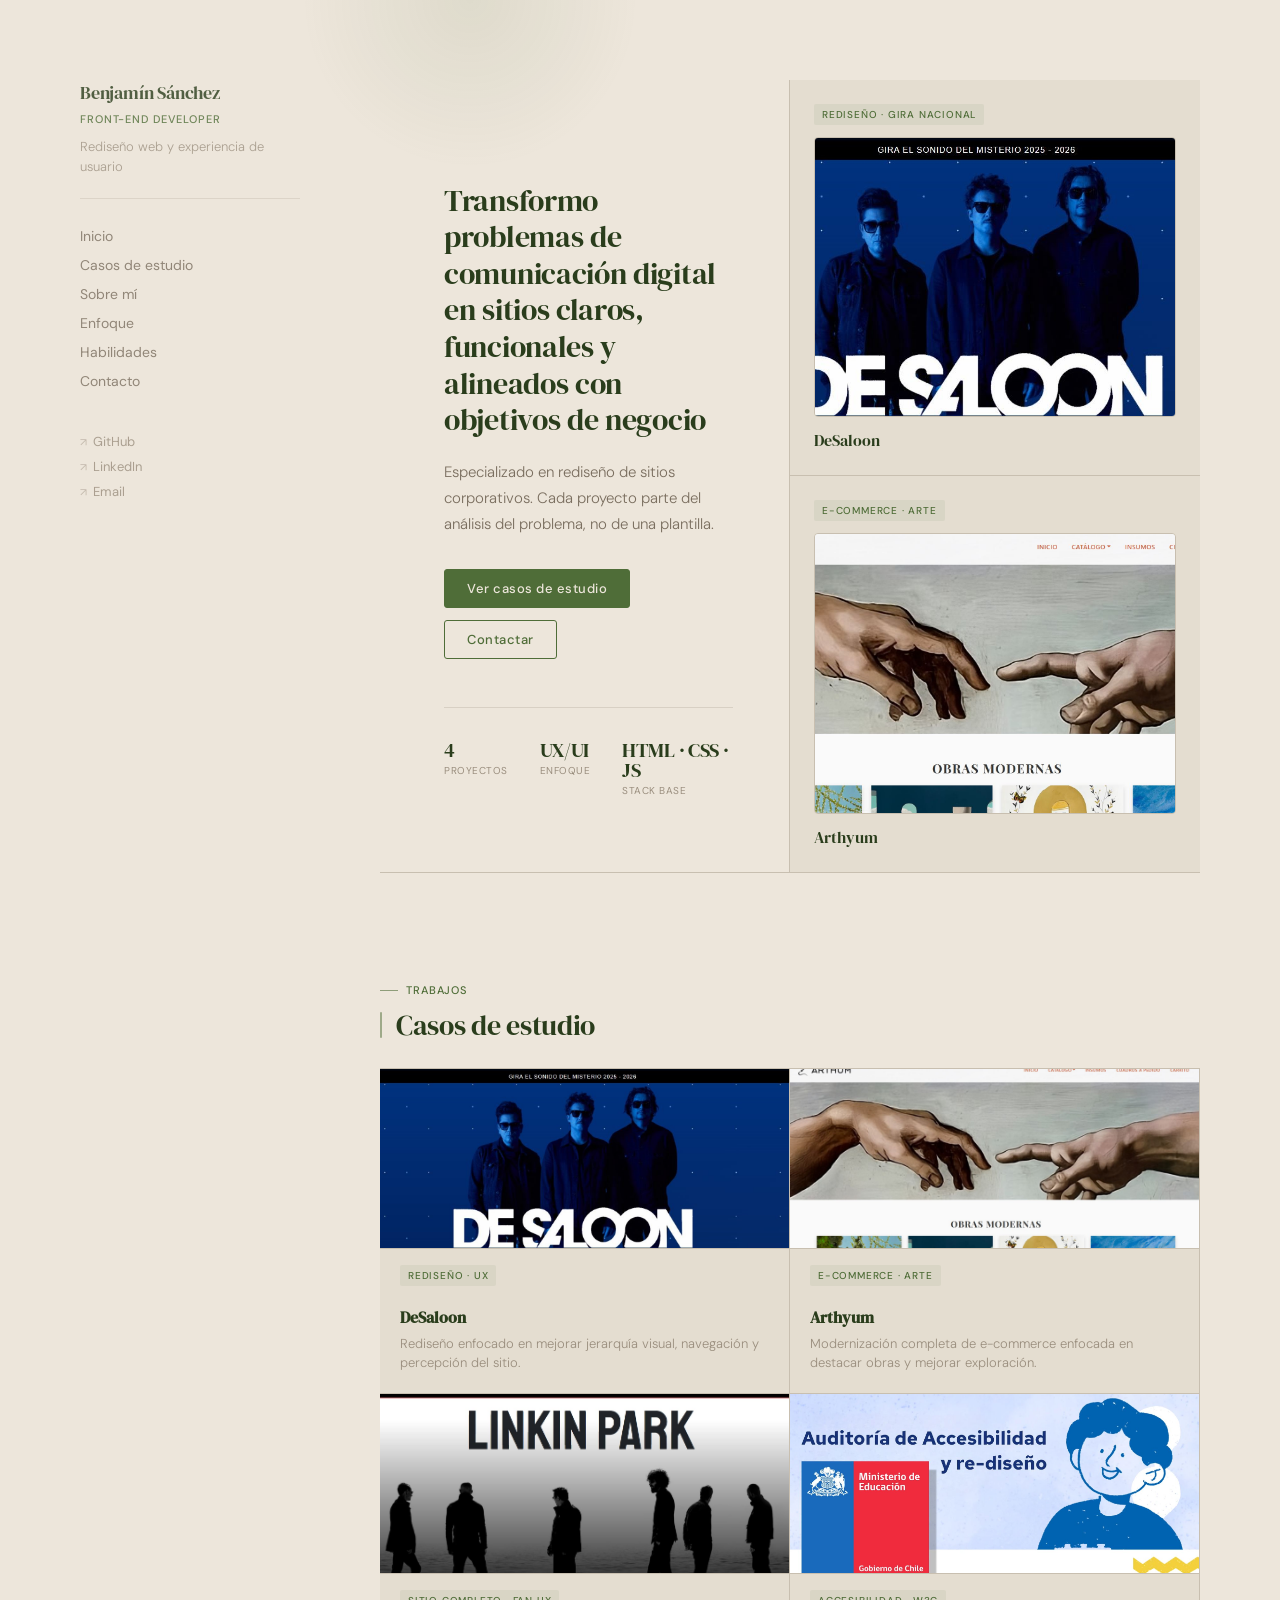
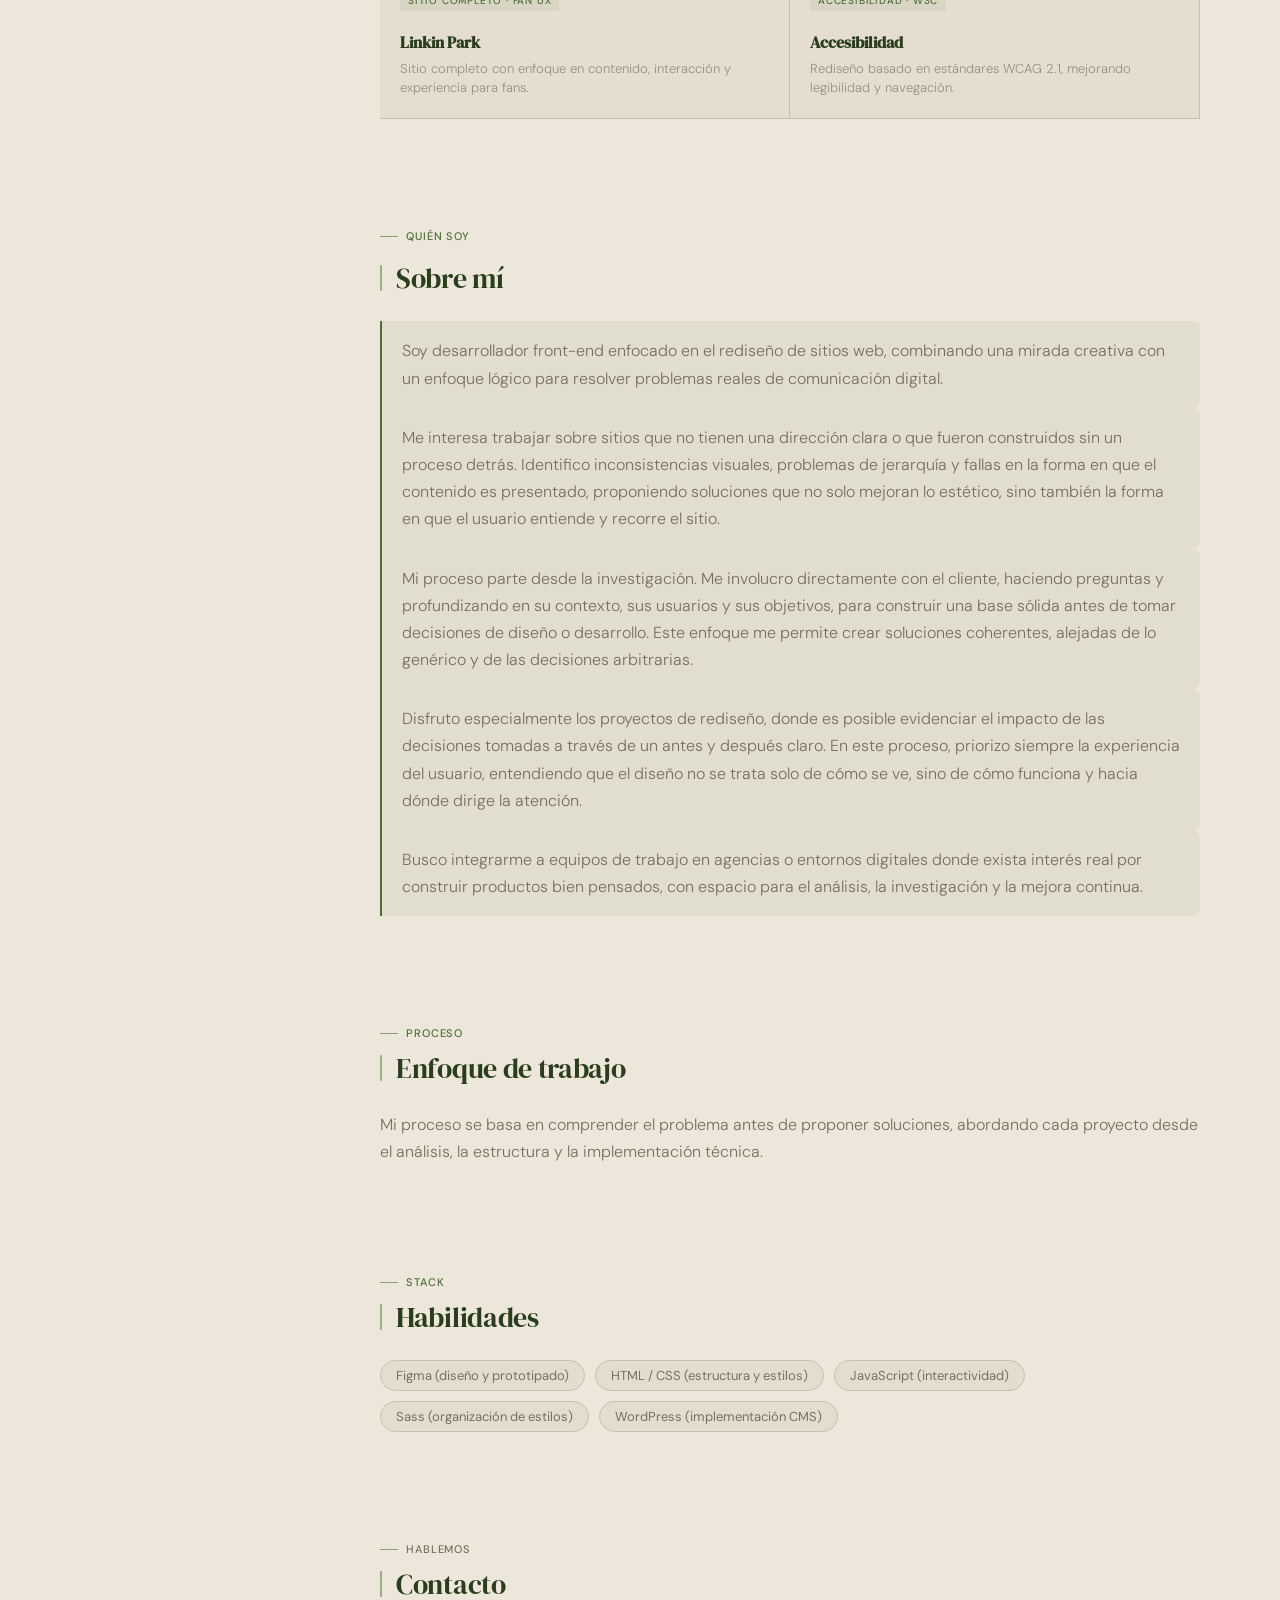
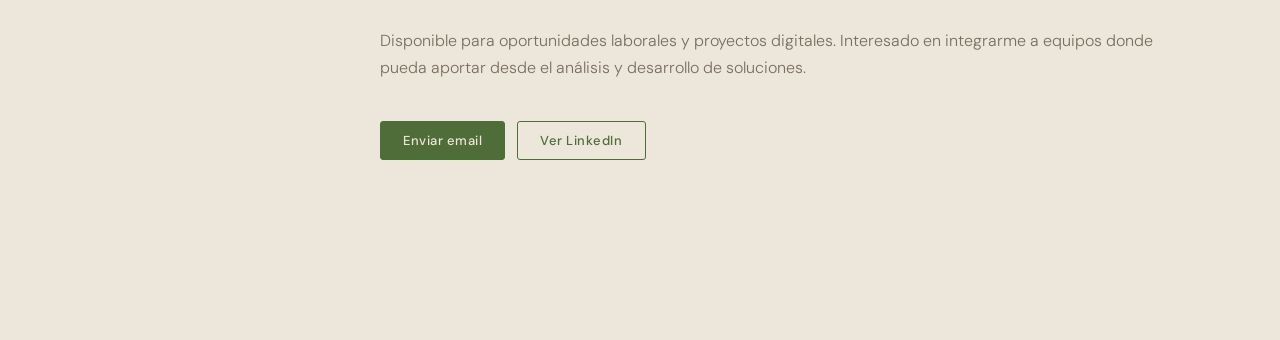
==== commit 1904a558: "jiji" ====
--- a/index.html
+++ b/index.html
@@ -19,7 +19,7 @@
                 <div class="sidebar-top">
                     <h1>Benjamín Sánchez</h1>
                     <p class="role">Front-end Developer</p>
-                    <p class="desc">Especializado en rediseño web y mejora de experiencia de usuario</p>
+                    <p class="desc">Rediseño web y experiencia de usuario</p>
                 </div>
 
                 <nav>
@@ -49,14 +49,12 @@
         <main class="content">
 
             <!-- HERO -->
-            <!-- HERO -->
             <section id="inicio" class="section hero">
 
                 <div class="hero-grid">
 
                     <!-- columna izquierda: texto -->
                     <div class="hero-copy">
-                        <p class="small">Front-end Developer</p>
                         <h2>Transformo problemas de comunicación digital en sitios claros, funcionales y alineados con
                             objetivos de negocio</h2>
                         <p class="hero-desc">
@@ -106,7 +104,8 @@
             </section>
 
             <!-- PROYECTOS -->
-            <section id="proyectos" class="section">
+            <section id="proyectos" class="section projects">
+
                 <p class="small">Trabajos</p>
                 <h2>Casos de estudio</h2>
 
@@ -114,45 +113,65 @@
 
                     <a href="Desaloon.html" class="card">
 
+                        <img class="card-img" src="assets/imgs/hero5.JPG" alt="DeSaloon - Rediseño sitio de gira">
+
                         <span class="project-type">Rediseño · UX</span>
 
-                        <img class="card-img" src="assets/imgs/hero5.JPG" alt="...">
-
                         <div class="card-body">
                             <h3 class="card-title">DeSaloon</h3>
-                            <p class="card-desc">...</p>
+                            <p class="card-desc">
+                                Rediseño enfocado en mejorar jerarquía visual, navegación y percepción del sitio.
+                            </p>
                         </div>
 
                     </a>
 
                     <a href="arthyum.html" class="card">
+
+
                         <img class="card-img" src="assets/imgs/portafolioart.JPG"
-                            alt="Arthyum - Rediseño e-commerce arte">
+                            alt="Arthyum - Rediseño e-commerce de arte">
+
+                        <span class="project-type">E-commerce · Arte</span>
+
                         <div class="card-body">
                             <h3 class="card-title">Arthyum</h3>
-                            <p class="card-desc">Rediseño de e-commerce enfocado en mejorar navegación y presentación de
-                                obras</p>
-                        </div>
+                            <p class="card-desc">
+                                Modernización completa de e-commerce enfocada en destacar obras y mejorar exploración.
+                            </p>
+                        </div>
+
                     </a>
 
                     <a href="Linkinpark.html" class="card">
-                        <img class="card-img" src="assets/imgs/portafolp.JPG" alt="Proyecto adicional">
+
+                        <img class="card-img" src="assets/imgs/portafolp.JPG"
+                            alt="Linkin Park - Sitio informativo y comunidad">
+
+                        <span class="project-type">Sitio completo · Fan UX</span>
                         <div class="card-body">
                             <h3 class="card-title">Linkin Park</h3>
-                            <p class="card-desc">Caso de estudio enfocado en mejora de experiencia de usuario</p>
-                        </div>
+                            <p class="card-desc">
+                                Sitio completo con enfoque en contenido, interacción y experiencia para fans.
+                            </p>
+                        </div>
+
                     </a>
 
                     <a href="AcceMine.html" class="card">
-                        <img class="card-img" src="assets/imgs/portafolioacces.JPG" alt="Rediseño de accesibilidad">
+                        <img class="card-img" src="assets/imgs/portafolioacces.JPG"
+                            alt="Rediseño accesible basado en WCAG">
+
+                        <span class="project-type">Accesibilidad · W3C</span>
+
                         <div class="card-body">
                             <h3 class="card-title">Accesibilidad</h3>
-                            <p class="card-desc">Rediseño de interfaz basado en criterios de accesibilidad y jerarquía
-                                de contenido</p>
-                        </div>
-                    </a>
-
-
+                            <p class="card-desc">
+                                Rediseño basado en estándares WCAG 2.1, mejorando legibilidad y navegación.
+                            </p>
+                        </div>
+
+                    </a>
 
                 </div>
             </section>
@@ -164,32 +183,35 @@
                     <h2>Sobre mí</h2>
 
                     <p class="about-intro">
-                        Soy desarrollador front-end enfocado en el rediseño de sitios web, abordando cada proyecto desde
-                        el análisis del problema y no desde soluciones predefinidas.
-                    </p>
-
-                    <p>
-                        Mi trabajo consiste en evaluar productos digitales existentes, detectar fallas en la forma en
-                        que comunican su contenido y proponer mejoras en su estructura, navegación y experiencia de
-                        usuario. Me enfoco en cómo la información es entendida por el usuario, más que en cómo se ve
-                        superficialmente.
-                    </p>
-
-                    <p>
-                        A lo largo de mis proyectos he trabajado en rediseños completos, modernización de interfaces y
-                        aplicación de criterios de accesibilidad, desarrollando soluciones que buscan ser claras,
-                        funcionales y coherentes con los objetivos del proyecto.
-                    </p>
-
-                    <p>
-                        Mi enfoque combina análisis, diseño y desarrollo, permitiéndome tomar decisiones con criterio
-                        técnico y no solo visual. Esto me permite construir sitios que no solo se ven bien, sino que
-                        funcionan correctamente en distintos contextos de uso.
-                    </p>
-
-                    <p class="about-closing">
-                        Busco integrarme a equipos donde pueda aportar desde el análisis y la construcción de soluciones
-                        digitales con impacto real en la experiencia del usuario.
+                        Soy desarrollador front-end enfocado en el rediseño de sitios web, combinando una mirada
+                        creativa con un enfoque lógico para resolver problemas reales de comunicación digital.
+                    </p>
+
+                    <p>
+                        Me interesa trabajar sobre sitios que no tienen una dirección clara o que fueron construidos sin
+                        un proceso detrás. Identifico inconsistencias visuales, problemas de jerarquía y fallas en la
+                        forma en que el contenido es presentado, proponiendo soluciones que no solo mejoran lo estético,
+                        sino también la forma en que el usuario entiende y recorre el sitio.
+                    </p>
+
+                    <p>
+                        Mi proceso parte desde la investigación. Me involucro directamente con el cliente, haciendo
+                        preguntas y profundizando en su contexto, sus usuarios y sus objetivos, para construir una base
+                        sólida antes de tomar decisiones de diseño o desarrollo. Este enfoque me permite crear
+                        soluciones coherentes, alejadas de lo genérico y de las decisiones arbitrarias.
+                    </p>
+
+                    <p>
+                        Disfruto especialmente los proyectos de rediseño, donde es posible evidenciar el impacto de las
+                        decisiones tomadas a través de un antes y después claro. En este proceso, priorizo siempre la
+                        experiencia del usuario, entendiendo que el diseño no se trata solo de cómo se ve, sino de cómo
+                        funciona y hacia dónde dirige la atención.
+                    </p>
+
+                    <p>
+                        Busco integrarme a equipos de trabajo en agencias o entornos digitales donde exista interés real
+                        por construir productos bien pensados, con espacio para el análisis, la investigación y la
+                        mejora continua.
                     </p>
                 </section>
 
--- a/style.css
+++ b/style.css
@@ -490,19 +490,24 @@
 .projects-grid {
   display: grid;
   grid-template-columns: repeat(2, 1fr);
-  gap: 28px;
+  gap: 0;
+  border-top: 0.5px solid var(--border);
 }
 
 .card {
-  background: transparent;
-  cursor: pointer;
-  transition: transform 0.25s ease;
+  background: var(--bg-surface);
+  border-right: 0.5px solid var(--border);
+  border-bottom: 0.5px solid var(--border);
+  transition: background 0.25s ease;
+  display: flex;
+  flex-direction: column;
 }
 
 .card:hover {
-  transform: translateY(-4px);
-}
-
+  background: var(--bg-card);
+}
+
+/* ─── Tag ─── */
 .project-type {
   display: block;
   font-size: 10px;
@@ -510,37 +515,49 @@
   letter-spacing: 0.08em;
   text-transform: uppercase;
   color: var(--green);
-  padding: 12px 20px 0;
-}
-
-
-/* Detalle: borde inferior verde al hacer hover */
-.card:hover .card-img {
-  border-color: var(--green);
-}
-
+  background: var(--green-wash);
+  padding: 4px 8px;
+  border-radius: 2px;
+  margin: 16px 20px 0;
+  align-self: flex-start;
+}
+
+/* ─── Imagen estilo hero ─── */
 .card-img {
   width: 100%;
   height: 180px;
   object-fit: cover;
-  border-radius: var(--radius-md);
-  margin-bottom: 12px;
-  border: 0.5px solid var(--border);
   display: block;
+
+  /* CAMBIOS CLAVE */
+  border-radius: 0;
+  margin-bottom: 0;
+  border: none;
+  border-bottom: 0.5px solid var(--border);
+
   background: var(--bg-card);
-  transition: border-color 0.2s ease;
-}
-
+
+  transition: transform 0.5s cubic-bezier(0.16, 1, 0.3, 1);
+}
+
+/* Hover consistente con hero */
+.card:hover .card-img {
+  transform: scale(1.02);
+}
+
+/* ─── Contenido ─── */
 .card-body {
-  padding: 0 2px;
-}
-
+  padding: 20px;
+  display: flex;
+  flex-direction: column;
+  gap: 6px;
+}
+
+/* ─── Tipografía consistente ─── */
 .card-title {
-  font-family: 'DM Sans', sans-serif;
-  font-size: 15px;
-  font-weight: 500;
+  font-family: 'DM Serif Display', serif;
+  font-size: 16px;
   color: var(--ink);
-  margin-bottom: 3px;
 }
 
 .card-desc {
